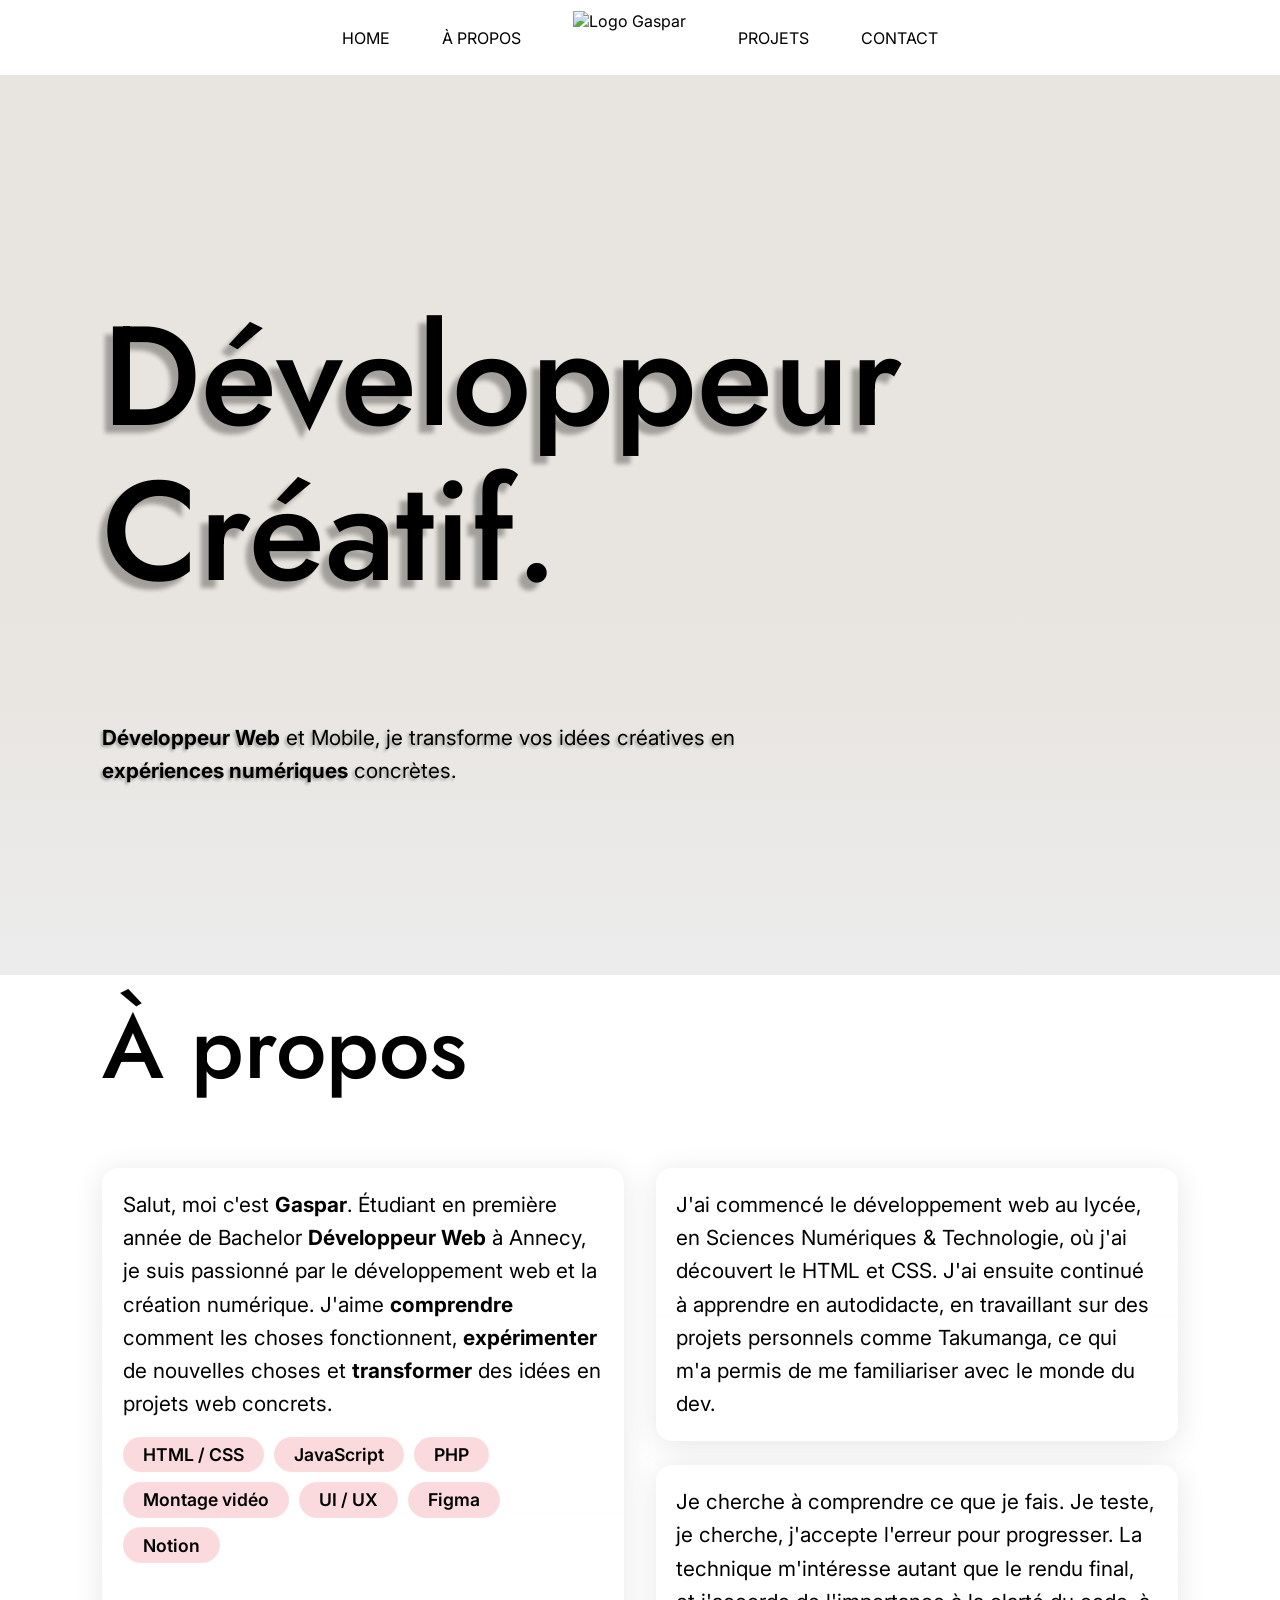
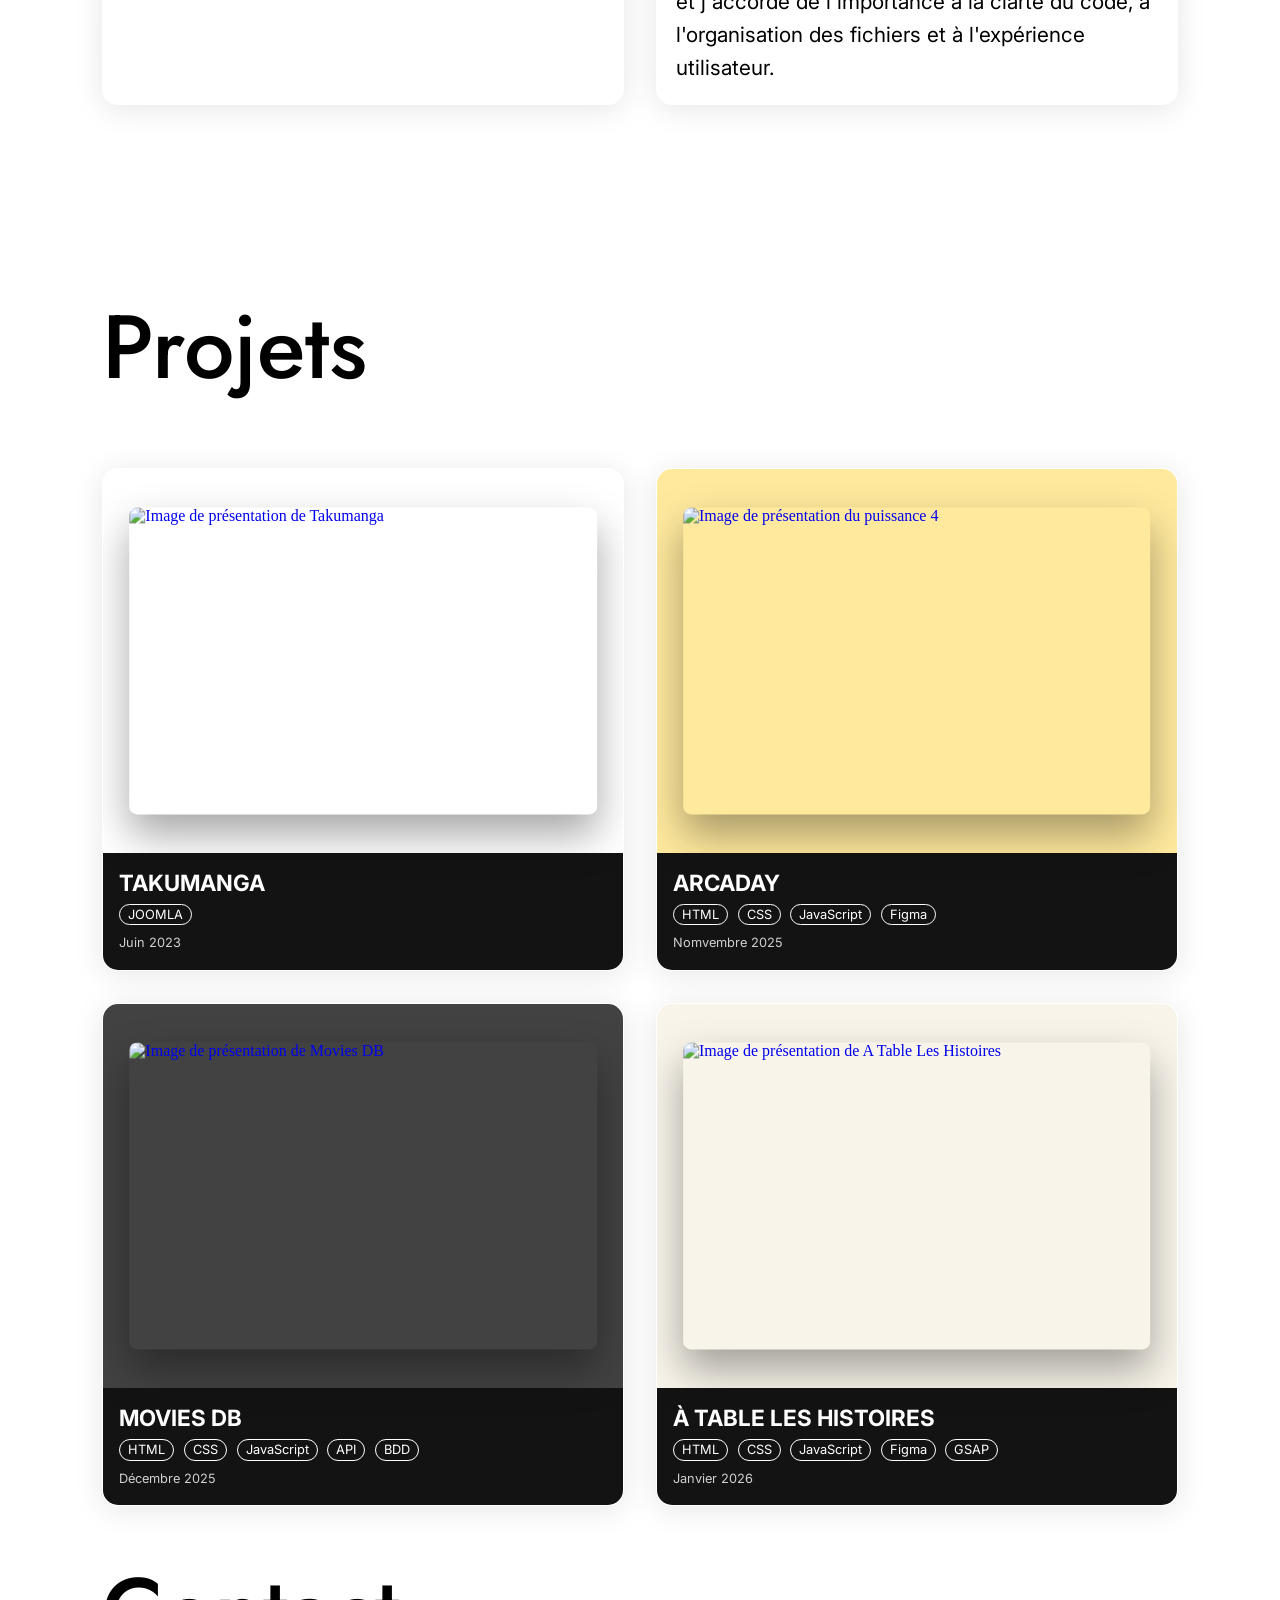
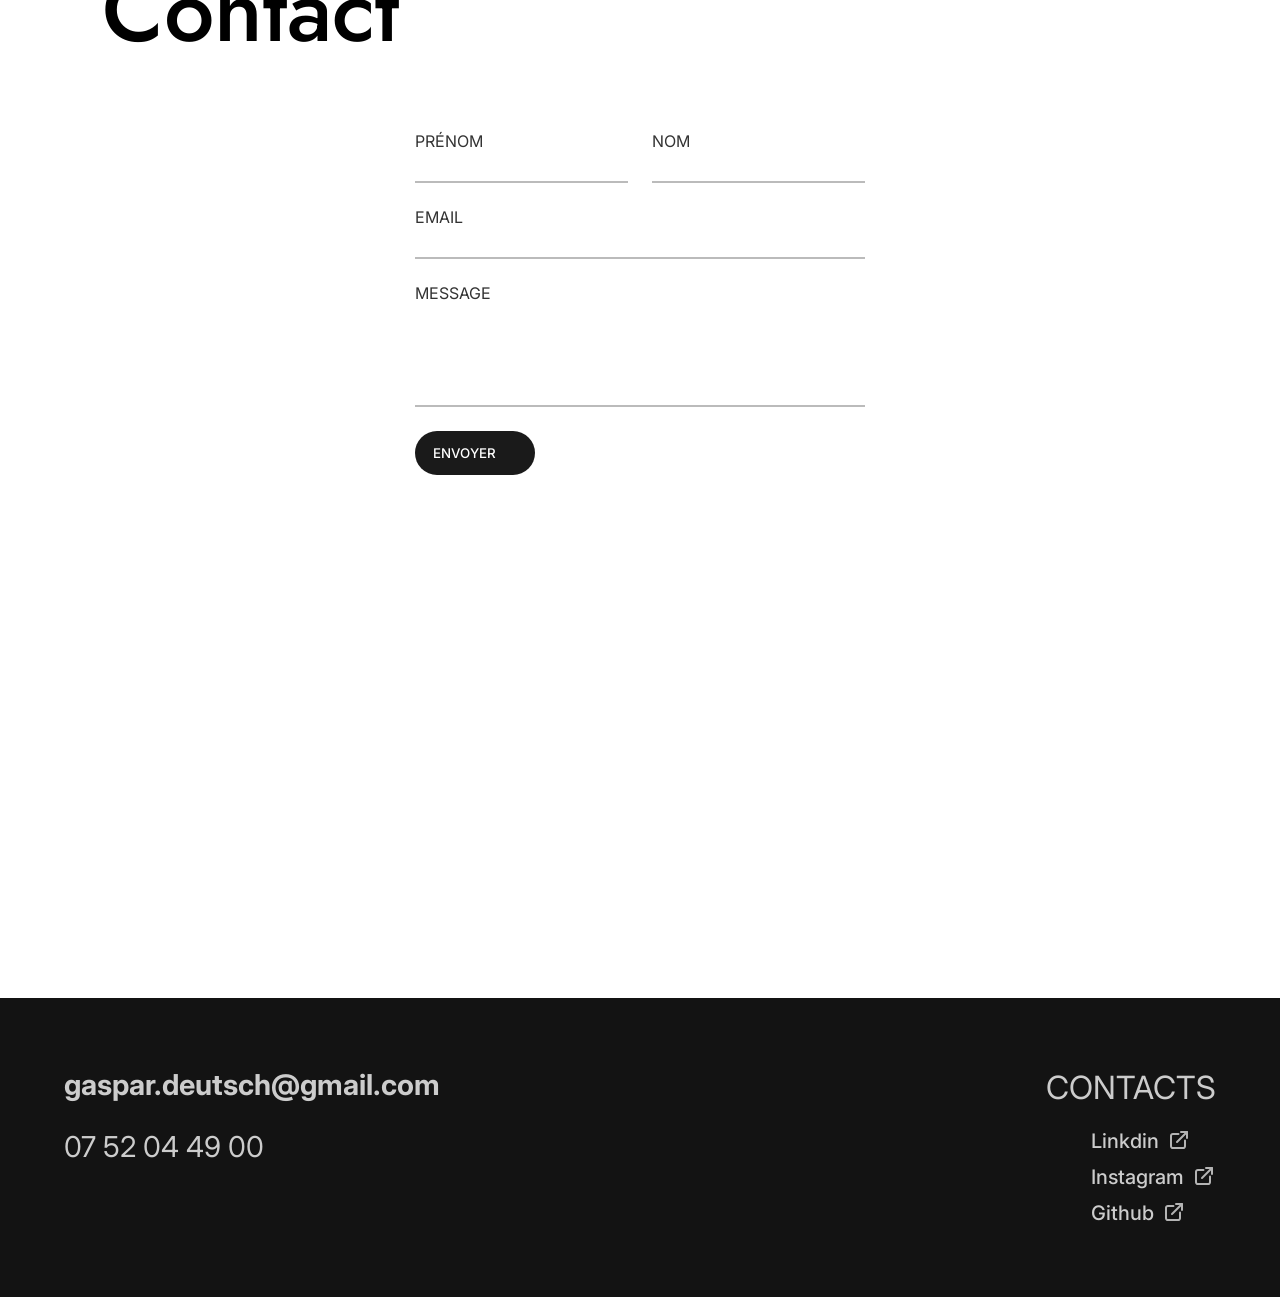
==== index.html @ 31f43531 ":wrench: working on footer" ====
<!DOCTYPE html>
<html lang="en">

<head>
    <meta charset="UTF-8">
    <meta name="viewport" content="width=device-width, initial-scale=1.0">
    <title>Gaspar Deutsch • Développeur</title>
    <!-- CSS -->
    <link rel="stylesheet" href="styles/style_index.css">
    <!-- FONT -->
    <link rel="preconnect" href="https://fonts.googleapis.com">
    <link rel="preconnect" href="https://fonts.gstatic.com" crossorigin>
    <link
        href="https://fonts.googleapis.com/css2?family=Inter:ital,opsz,wght@0,14..32,100..900;1,14..32,100..900&family=Jost:ital,wght@0,100..900;1,100..900&family=Roboto:ital,wght@0,100..900;1,100..900&display=swap"
        rel="stylesheet">
    <!-- Librairie -->
    <!-- lenis -->
    <link rel="stylesheet" href="https://unpkg.com/lenis@1.3.17/dist/lenis.css">
</head>

<body>
    <header id="nav">
        <a href="#home" class="nav-link">HOME</a>
        <a href="#about" class="nav-link">À PROPOS</a>
        <a href="#home" class="nav-logo"><img src="images/svg/logo_2.svg" alt="Logo Gaspar"></a>
        <a href="#projets" class="nav-link">PROJETS</a>
        <a href="#contact" class="nav-link">CONTACT</a>

        <!-- <div id="mySidenav" class="sidenav">
            <a href="#" id="closeBtn" class="close">x</a>

            <a href="#home" class="nav-link">HOME</a>
            <a href="#about" class="nav-link">À PROPOS</a>
            <a href="#home" class="nav-logo"><img src="images/svg/logo_2.svg" alt="Logo Gaspar"></a>
            <a href="#projets" class="nav-link">PROJETS</a>
            <a href="#contact" class="nav-link">CONTACT</a>
        </div>

        <a href="#" id="openBtn">
            <span class="burger-icon">
                <span></span>
                <span></span>
                <span></span>
            </span>
        </a> -->
    </header>

    <!-- <nav class="nav-links"> -->
    <!-- </nav> -->

    <section class="hero" id="home">
        <div class="hero-filter"></div>

        <div class="hero-layout">
            <div class="hero-titles">
                <h1>Développeur</h1>
                <h1>Créatif.</h1>
            </div>

            <p class="hero-description">
                <strong>Développeur Web</strong> et Mobile, je transforme vos idées créatives en
                <strong>expériences numériques</strong> concrètes.
            </p>
        </div>
    </section>

    <section class="section" id="about">
        <div class="section-layout">
            <h2 class="section-title">À propos</h2>

            <img id="img-bg1" src="images/fleur.png" alt="">
            <img id="img-bg2" src="images/fleur.png" alt="">

            <div class="section-about">
                <div class="card-about">
                    <p>Salut, moi c'est <strong>Gaspar</strong>. Étudiant en première année de Bachelor
                        <strong>Développeur Web</strong> à Annecy, je suis passionné par le développement web et la
                        création numérique. J'aime <strong>comprendre</strong> comment les choses fonctionnent,
                        <strong>expérimenter</strong> de nouvelles
                        choses et <strong>transformer</strong> des idées en projets web concrets.
                    </p>

                    <div class="about-tags">
                        <span class="tag-about">HTML / CSS</span>
                        <span class="tag-about">JavaScript</span>
                        <span class="tag-about">PHP</span>
                        <span class="tag-about">Montage vidéo</span>
                        <span class="tag-about">UI / UX</span>
                        <span class="tag-about">Figma</span>
                        <span class="tag-about">Notion</span>
                    </div>
                </div>

                <!-- TO DO :
                - Rajouter les fleurs en déco
                - Réduire le texte ✅
                - Ajouter une photo
                - Rendre responsive le footer ✅ et header
                - Améliorer la version mobile
                    -> réduire la marge,
                    -> gerer toute les dimmenssons : taille bouton, titre, texte, img, ✅
                    -> enlever le sticky, ✅
                    -> pê séquencer les paragraphes
                - Animation du texte & transition des pages
                 -->


                <div class="grid-2">
                    <div class="card-about">
                        <p>
                            <!-- J'ai commencé le développement web au lycée, en Sciences Numériques & Technologie, où j'ai
                            découvert le HTML et CSS. Ce qui devait être un simple projet scolaire est devenu une vraie
                            motivation.

                            J'ai ensuite continué à apprendre en autodidacte, en travaillant sur des projets personnels
                            comme Takumanga, ce qui m'a permis de ma familiarisé avec le monde du dev. -->

                            J'ai commencé le développement web au lycée, en Sciences Numériques & Technologie, où j'ai
                            découvert le HTML et CSS.
                            J'ai ensuite continué à apprendre en autodidacte, en travaillant sur des projets personnels
                            comme Takumanga, ce qui m'a permis de me familiariser avec le monde du dev.
                        </p>
                    </div>
                    <div class="card-about">
                        <p>Je cherche à comprendre ce que je fais. Je teste, je cherche, j'accepte l'erreur pour
                            progresser.

                            La technique m'intéresse autant que le rendu final, et j'accorde de l'importance
                            à la clarté du code, à l'organisation des fichiers et à l'expérience utilisateur.


                            <!-- J'aime comprendre ce que je fais plutôt que d'appliquer des solutions toutes faites. Quand
                            je travail sur un projet, je prends le temps de tester, de chercher et parfois de me tromper
                            pour mieux apprendre.
                            
                            Je m'intéresse autant à la partie technique qu'au rendu final, et j'accorde de l'importance
                            à la clarté du code, à l'organisation des fichiers et à l'expérience utilisateur. -->
                        </p>
                    </div>
                </div>
            </div>
        </div>
    </section>

    <section class="section" id="projets">
        <div class="section-layout">
            <h2 class="section-title">Projets</h2>

            <div class="section-projets">
                <div class="card-projets">
                    <a href="scripts/takumanga.html">
                        <div class="card-img bg-takumanga">
                            <img src="images/takumanga/page_home_takumanga.png"
                                alt="Image de présentation de Takumanga">
                        </div>

                        <div class="card-info">
                            <h3 class="card-title">TAKUMANGA</h3>

                            <div class="card-tags">
                                <span class="tag-projet">JOOMLA <span></span></span>
                            </div>

                            <p class="card-date">Juin 2023</p>
                        </div>
                    </a>
                </div>

                <div class="card-projets">
                    <a href="scripts/arcaday.html">
                        <div class="card-img bg-arcaday">
                            <img src="images/puissance_4/affiche_puissance4_2.png"
                                alt="Image de présentation du puissance 4">
                        </div>

                        <div class="card-info">
                            <h3 class="card-title">ARCADAY</h3>

                            <div class="card-tags">
                                <span class="tag-projet">HTML <span></span></span>
                                <span class="tag-projet">CSS <span></span></span>
                                <span class="tag-projet">JavaScript <span></span></span>
                                <span class="tag-projet">Figma <span></span></span>
                            </div>

                            <p class="card-date">Nomvembre 2025</p>
                        </div>
                    </a>
                </div>

                <div class="card-projets">
                    <a href="scripts/moviesdb.html">
                        <div class="card-img bg-moviesdb">
                            <img src="images/moviesdb/page_home_moviesDB.png" alt="Image de présentation de Movies DB">
                        </div>

                        <div class="card-info">
                            <h3 class="card-title">MOVIES DB</h3>

                            <div class="card-tags">
                                <span class="tag-projet">HTML</span>
                                <span class="tag-projet">CSS</span>
                                <span class="tag-projet">JavaScript</span>
                                <span class="tag-projet">API</span>
                                <span class="tag-projet">BDD</span>
                            </div>

                            <p class="card-date">Décembre 2025</p>
                        </div>
                    </a>
                </div>

                <div class="card-projets">
                    <a href="scripts/a_table_les_histoires.html">
                        <div class="card-img bg-atlh">
                            <img src="images/atlh/page_home_a_table_les_histoires.png"
                                alt="Image de présentation de A Table Les Histoires">
                        </div>

                        <div class="card-info">
                            <h3 class="card-title">à TABLE LES HISTOIRES</h3>

                            <div class="card-tags">
                                <span class="tag-projet">HTML</span>
                                <span class="tag-projet">CSS</span>
                                <span class="tag-projet">JavaScript</span>
                                <span class="tag-projet">Figma <span></span></span>
                                <span class="tag-projet">GSAP</span>
                            </div>

                            <p class="card-date">Janvier 2026</p>
                        </div>
                    </a>
                </div>
            </div>
        </div>
    </section>

    <section class="section" id="contact">
        <div class="section-layout">
            <h2 class="section-title">Contact</h2>

            <div class="section-contact">
                <form class="contact-form">
                    <div class="name-row">
                        <div class="form-group">
                            <label for="first-name">PRÉNOM</label>
                            <input class="first-name" type="text" required>
                        </div>
                        <div class="form-group">
                            <label for="last-name">NOM</label>
                            <input class="last-name" type="text" required>
                        </div>
                    </div>

                    <div class="form-group">
                        <label for="email">EMAIL</label>
                        <input class="email" type="email" required>
                    </div>

                    <div class="form-group">
                        <label for="message">MESSAGE</label>
                        <textarea class="message" rows="5" required></textarea>
                    </div>

                    <button class="btn" type="submit">
                        <a href="mailto:gaspar.deutsch@gmail.com" class="btn-content">
                            <span class="send-text">ENVOYER</span>
                            <span class="send-icon"></span>
                        </a>
                    </button>
                </form>
            </div>
        </div>
    </section>

    <footer>
        <div class="footer-content">
            <div class="footer-left">
                <p class="footer-email">gaspar.deutsch@gmail.com</p>
                <p class="footer-number">07 52 04 49 00</p>
            </div>
            <div class="footer-right">
                <p class="footer-title">CONTACTS</p>
                <div class="footer-links">
                    <a href="https://www.linkedin.com/in/gaspar-deutsch-4033a7408/" class="link" target="blank">
                        Linkdin
                        <!-- Icon SVG -->
                        <svg class="footer-icon" xmlns="http://www.w3.org/2000/svg" width="24" height="24"
                            viewBox="0 0 24 24" fill="none">

                            <!-- boîte -->
                            <path
                                d="M18 11.5333V17.1333C18 17.6284 17.8033 18.1032 17.4533 18.4533C17.1032 18.8033 16.6284 19 16.1333 19H5.86667C5.3716 19 4.8968 18.8033 4.54673 18.4533C4.19667 18.1032 4 17.6284 4 17.1333V6.86667C4 6.3716 4.19667 5.8968 4.54673 5.54673C4.8968 5.19667 5.3716 5 5.86667 5H11.4667"
                                stroke="#B4B4B4" stroke-width="2" stroke-linecap="round" stroke-linejoin="round" />

                            <!-- bout de la flèche -->
                            <path class="arrow-tip" d="M14 3H20V9" stroke="#B4B4B4" stroke-width="2"
                                stroke-linecap="round" stroke-linejoin="round" />

                            <!-- bâton de la flèche -->
                            <path class="arrow-stick" d="M10 13L20 3" stroke="#B4B4B4" stroke-width="2"
                                stroke-linecap="round" stroke-linejoin="round" vector-effect="non-scaling-stroke" />
                        </svg>
                    </a>
                    <a href="https://www.instagram.com/gaspar_dtch/" class="link" target="blank">
                        Instagram
                        <!-- Icon SVG -->
                        <svg class="footer-icon" xmlns="http://www.w3.org/2000/svg" width="24" height="24"
                            viewBox="0 0 24 24" fill="none">

                            <!-- boîte -->
                            <path
                                d="M18 11.5333V17.1333C18 17.6284 17.8033 18.1032 17.4533 18.4533C17.1032 18.8033 16.6284 19 16.1333 19H5.86667C5.3716 19 4.8968 18.8033 4.54673 18.4533C4.19667 18.1032 4 17.6284 4 17.1333V6.86667C4 6.3716 4.19667 5.8968 4.54673 5.54673C4.8968 5.19667 5.3716 5 5.86667 5H11.4667"
                                stroke="#B4B4B4" stroke-width="2" stroke-linecap="round" stroke-linejoin="round" />

                            <!-- bout de la flèche -->
                            <path class="arrow-tip" d="M14 3H20V9" stroke="#B4B4B4" stroke-width="2"
                                stroke-linecap="round" stroke-linejoin="round" />

                            <!-- bâton de la flèche -->
                            <path class="arrow-stick" d="M10 13L20 3" stroke="#B4B4B4" stroke-width="2"
                                stroke-linecap="round" stroke-linejoin="round" vector-effect="non-scaling-stroke" />
                        </svg>
                    </a>
                    <a href="https://github.com/Gaspar-dtch" class="link" target="blank">
                        Github
                        <!-- Icon SVG -->
                        <svg class="footer-icon" xmlns="http://www.w3.org/2000/svg" width="24" height="24"
                            viewBox="0 0 24 24" fill="none">

                            <!-- boîte -->
                            <path
                                d="M18 11.5333V17.1333C18 17.6284 17.8033 18.1032 17.4533 18.4533C17.1032 18.8033 16.6284 19 16.1333 19H5.86667C5.3716 19 4.8968 18.8033 4.54673 18.4533C4.19667 18.1032 4 17.6284 4 17.1333V6.86667C4 6.3716 4.19667 5.8968 4.54673 5.54673C4.8968 5.19667 5.3716 5 5.86667 5H11.4667"
                                stroke="#B4B4B4" stroke-width="2" stroke-linecap="round" stroke-linejoin="round" />

                            <!-- bout de la flèche -->
                            <path class="arrow-tip" d="M14 3H20V9" stroke="#B4B4B4" stroke-width="2"
                                stroke-linecap="round" stroke-linejoin="round" />

                            <!-- bâton de la flèche -->
                            <path class="arrow-stick" d="M10 13L20 3" stroke="#B4B4B4" stroke-width="2"
                                stroke-linecap="round" stroke-linejoin="round" vector-effect="non-scaling-stroke" />
                        </svg>
                    </a>
                </div>
            </div>
        </div>
    </footer>


    <!-- Librairie -->
    <!-- lenis -->
    <script src="https://unpkg.com/lenis@1.3.21/dist/lenis.min.js"></script>
    <!-- parallaxJS -->
    <script src="https://cdnjs.cloudflare.com/ajax/libs/parallax/3.1.0/parallax.min.js"></script>
    <!-- gsap -->
    <script src="https://cdn.jsdelivr.net/npm/gsap@3.15/dist/gsap.min.js"></script>
    <script src="https://cdn.jsdelivr.net/npm/gsap@3.15/dist/CustomEase.min.js"></script>
    <script src="index.js"></script>
</body>

</html>
---- styles/style_index.css ----
@import url(reset.css);
@import url(global_components.css);

html {
    scroll-behavior: smooth;
}

* {
    margin: 0;
    text-decoration: none;
    box-sizing: border-box;
}

body {
    background-image: url("../images/clean-gray-paper-C3NApfrY.png");
    background-repeat: repeat;
    background-size: auto;
}

/* --- SECTIONS --- */
.hero {
    position: relative;
    min-height: 100vh;
    background-image: url("../images/bg_mont_fuji.avif");
    background-size: cover;
    background-position: center;
}

.section {
    display: flex;
    justify-content: center;
    position: relative;
    min-height: 100vh;
    scroll-margin-top: 75px;
}

/* LAYOUT */
.hero-filter {
    position: absolute;
    inset: 0;
    background: linear-gradient(rgba(190, 178, 162, 0.35) 0%, rgba(190, 178, 162, 0.35) 60%, rgba(235, 236, 236, 1) 100%);
    z-index: 1;
}

.hero-layout {
    position: relative;
    display: flex;
    flex-direction: column;
    align-items: flex-start;
    /* align-items: center; */
    justify-content: space-evenly;
    min-height: calc(100vh - 75px);
    padding: 0 8vw;
    z-index: 2;
}

.section-layout {
    display: flex;
    flex-direction: column;
    gap: 5rem;
    width: 100%;
    min-height: 100vh;
    padding: 2rem 8vw;
    z-index: 2;
}

/* TITLES */
.hero-titles {
    margin-top: 7rem;
}

.hero-titles h1 {
    font-size: clamp(3rem, 11vw, 12rem);
    text-shadow: -8px 8px 4px rgba(0, 0, 0, 0.3);
    line-height: 1.1;
    font-family: "Jost", sans-serif;
    font-weight: 500;
}

.section-title {
    display: inline-block;
    font-size: clamp(4rem, 7vw, 10rem);
    font-family: "Jost", sans-serif;
    font-weight: 500;
    line-height: 0.9;
}

/* CONTAINER */
.section-about {
    width: 100%;
    max-width: 1150px;
    align-self: center;
    display: grid;
    grid-template-columns: 1fr 1fr;
    gap: 2rem;
}

.section-projets {
    width: 100%;
    max-width: 1750px;
    align-self: center;
    display: grid;
    grid-template-columns: repeat(2, 1fr);
    gap: 2rem;
}

.section-contact {
    display: flex;
    flex-direction: column;
    width: 100%;
    max-width: 450px;
    align-self: center;
    gap: 2rem;
    font-family: "Inter", sans-serif;
}

/* CONTENT */
.hero-description {
    width: 650px;
    text-shadow: -2px 2px 3px rgba(0, 0, 0, 0.3);
    font-family: "Inter", sans-serif;
    font-size: 1.3rem;
    line-height: 1.6;
}

.grid-2 {
    display: flex;
    flex-direction: column;
    gap: 1.5rem;
}

.card-about {
    width: 100%;
    height: 100%;
    padding: 1.2rem;

    background: linear-gradient(180deg, rgba(255, 255, 255, .06), rgba(255, 255, 255, .02));
    border: 1px solid rgba(255, 255, 255, .08);
    border-radius: 16px;
    box-shadow: 0 4px 30px rgba(0, 0, 0, 0.1);
    backdrop-filter: blur(1.8px);
}

.card-projets {
    overflow: hidden;
    border: 1px solid rgba(255, 255, 255, .08);
    border-radius: 16px;
    box-shadow: 0 4px 30px rgba(0, 0, 0, 0.1);
    transition: all 0.4s ease;
}

.card-projets:hover {
    transform: translateY(-4px);
    box-shadow: 0 4px 30px rgba(0, 0, 0, 0.3);
}

.card-img {
    height: clamp(260px, 30vw, 420px);
    position: relative;
    background-size: cover;
    background-position: center center;
}

.bg-takumanga {
    background-image: url("../images/backgroung_takumanga.jpg");
}

.bg-arcaday {
    background-color: #FFE99D;
}

.bg-moviesdb {
    background-color: #424242;
}

.bg-atlh {
    background-color: #F8F4EA;
}

.card-info {
    display: flex;
    flex-direction: column;
    gap: 0.5rem;
    padding: 1rem;
    color: #FFF;
    background-color: #131313;
    font-family: "Inter", sans-serif;
}

.card-title {
    font-size: 1.4rem;
    font-weight: 700;
    text-transform: uppercase;
}

.about-tags {
    display: flex;
    flex-wrap: wrap;
    gap: .6rem;
    margin-top: 1rem;
    font-family: "Inter", sans-serif;
}

#img-bg1 {
    position: absolute;
    top: 44%;
    left: 29%;
    transform: rotate(51deg);
    z-index: -1;
    /* animation: flotter 3s ease-in-out infinite alternate; */
}

#img-bg2 {
    position: absolute;
    /* width: 1000px;
    top: -8%;
    right: 5%; */
    top: 10%;
    right: 10%;
    transform: rotate(-20deg);
    z-index: -1;
    /* animation: balader 6s ease-in-out infinite alternate; */
}

@keyframes balader {
    0% {
        transform: translateY(0) rotate(-3deg);
    }

    50% {
        transform: translateY(-15px) rotate(0deg);
    }

    100% {
        transform: translateY(-5px) rotate(3deg);
    }
}

@keyframes flotter {
    0% {
        transform: translateY(0) rotate(-5deg);
    }

    100% {
        transform: translateY(-7px) rotate(5deg);
    }
}

/* #photo{
    border-radius: 50px;
} */

.card-tags {
    display: flex;
    flex-wrap: wrap;
    gap: 0.6rem;
}

.tag-about {
    padding: 0.4rem 1.2rem;
    border-radius: 50px;
    font-size: 1.1rem;
    font-weight: 600;
    background: rgba(250, 218, 221, 1);
    border: 1px solid rgba(255, 255, 255, .08);
}

.tag-projet {
    padding: 0.15rem 0.5rem;
    border: 1px solid #FFF;
    border-radius: 50px;
    font-size: .8rem;
}

/* =========================== */
/* AWARE BUTTON HOVER */
/* .tag-projet {
    position: relative;
    display: block;
    width: fit-content;
    padding: 0.15rem 0.5rem;
    border: 1px solid #FFF;
    color: #FFF;
    border-radius: 50px;
    background: transparent;
    font-size: .8rem;
    overflow: hidden;
    transition: color 0.4s ease-in-out;
    background-clip: padding-box;
    z-index: 1;
}

.tag-projet span {
    position: absolute;
    display: block;
    width: 0;
    height: 0;
    border-radius: 50px;
    background-color: #FFF;
    -webkit-transition: width 0.4s ease-in-out, height 0.4s ease-in-out;
    transition: width 0.4s ease-in-out, height 0.4s ease-in-out;
    -webkit-transform: translate(-50%, -50%);
    transform: translate(-50%, -50%);
    z-index: -1;
}

.tag-projet:hover {
    color: #131313;
}

.tag-projet:hover span {
    width: 225%;
    height: 562.5px;
}

.tag-projet:active {
    background-color: #FFF;
} */
/* =========================== */


.card-date {
    font-size: .8rem;
    opacity: .8;
}

p {
    font-family: "Inter", sans-serif;
    font-size: 1.3rem;
    line-height: 1.6;
}

.card-img img {
    position: absolute;
    width: 90%;
    height: 80%;
    top: 50%;
    left: 50%;
    transform: translate(-50%, -50%);
    object-fit: contain;
    border-radius: 0.5rem;
    box-shadow: 0 20px 40px rgba(0, 0, 0, 0.35);
}

.contact-form {
    display: flex;
    flex-direction: column;
    gap: 1.5rem;
}

.name-row {
    display: grid;
    grid-template-columns: 1fr 1fr;
    gap: 1.5rem;
}

.form-group {
    display: flex;
    flex-direction: column;
}

label {
    font-size: 1rem;
    margin-bottom: 0.25rem;
    text-align: left;
    color: #333;
}

input,
textarea {
    border: none;
    border-bottom: 2px solid #bbb;
    padding: 0.25rem 0;
    font-size: 1rem;
    outline: none;
    resize: none;
    background: transparent;
}

/* BOUTON */
.btn {
    position: relative;
    align-self: flex-start;
    overflow: hidden;
    padding: 14px 18px;
    border: none;
    border-radius: 50px;
    cursor: pointer;
    background-color: #1a1a1a;
}

.btn:focus-visible {
    outline: 2px solid #000;
    outline-offset: 4px;
}

.btn::before {
    content: "";
    position: absolute;
    inset: 0;
    background-color: #FFF;
    transform: scaleX(0);
    transform-origin: left;
    transition: transform 0.45s ease;
    z-index: 0;
}

.btn:hover::before {
    transform: scaleX(1);
}

.btn-content {
    position: relative;
    display: flex;
    align-items: center;
    justify-content: center;
    gap: 0.6rem;
    z-index: 1;
    font-family: "Inter", sans-serif;
}

.send-text {
    font-weight: 500;
    color: #FFF;
    transition: color 0.45s ease;
}

.btn:hover .send-text {
    color: #1a1a1a;
}

.send-icon {
    width: 11px;
    height: 11px;
    background-color: #FFF;
    transition: all 0.45s ease;

    -webkit-mask: url("../images/svg/arrow.svg") no-repeat center;
    -webkit-mask-size: contain;
    mask: url("../images/svg/arrow.svg") no-repeat center;
    mask-size: contain;
}

.btn:hover .send-icon {
    background-color: #1a1a1a;
    transform: translateX(2px);
}


@media (max-width: 1024px) {
    .hero-layout {
        flex-direction: column;
        justify-content: center;
        align-items: flex-start;
        gap: 2rem;
    }

    .hero-description {
        max-width: 100%;
        font-size: 1.1rem;
    }

    .section-about,
    .section-projets {
        grid-template-columns: 1fr;
    }

    .section-contact {
        max-width: 100%;
    }

    .card-img {
        padding: 1.2rem;
    }

    p {
        font-size: 1.1rem;
    }

    .btn {
        width: 100%;
        justify-content: center;
    }

    .name-row {
        grid-template-columns: 1fr;
        gap: 1rem;
    }

    input,
    textarea {
        font-size: 0.95rem;
    }

    .footer-content {
        flex-direction: column;
        justify-content: space-evenly;
        align-items: flex-start;
        padding: 4rem 2rem;
        gap: 3rem;
    }

    .footer-right {
        text-align: left;
    }

    .footer-email {
        font-size: 1.4rem;
    }

    .footer-number {
        font-size: 1.4rem;
    }
}

@media (max-width: 900px) {
    /* #nav {
        justify-content: space-between;
        padding: 0 6vw;
    }

    .nav-links {
        position: fixed;
        flex-direction: column;
        justify-content: center;
        align-items: center;
        inset: 0;
        gap: 3rem;
        background: rgba(255, 255, 255, 0.85);
        backdrop-filter: blur(12px);
        transform: translateY(-100%);
        transition: transform 0.5s ease;
        z-index: 9;
    }

    .nav-links.active {
        transform: translateY(0);
    }

    .nav-link {
        font-size: 2rem;
    }

    .nav-toggle {
        display: flex;
        flex-direction: column;
        gap: 6px;
        background: none;
        border: none;
        cursor: pointer;
        z-index: 10;
    }

    .nav-toggle span {
        width: 24px;
        height: 2px;
        background: #000;
    } */
}
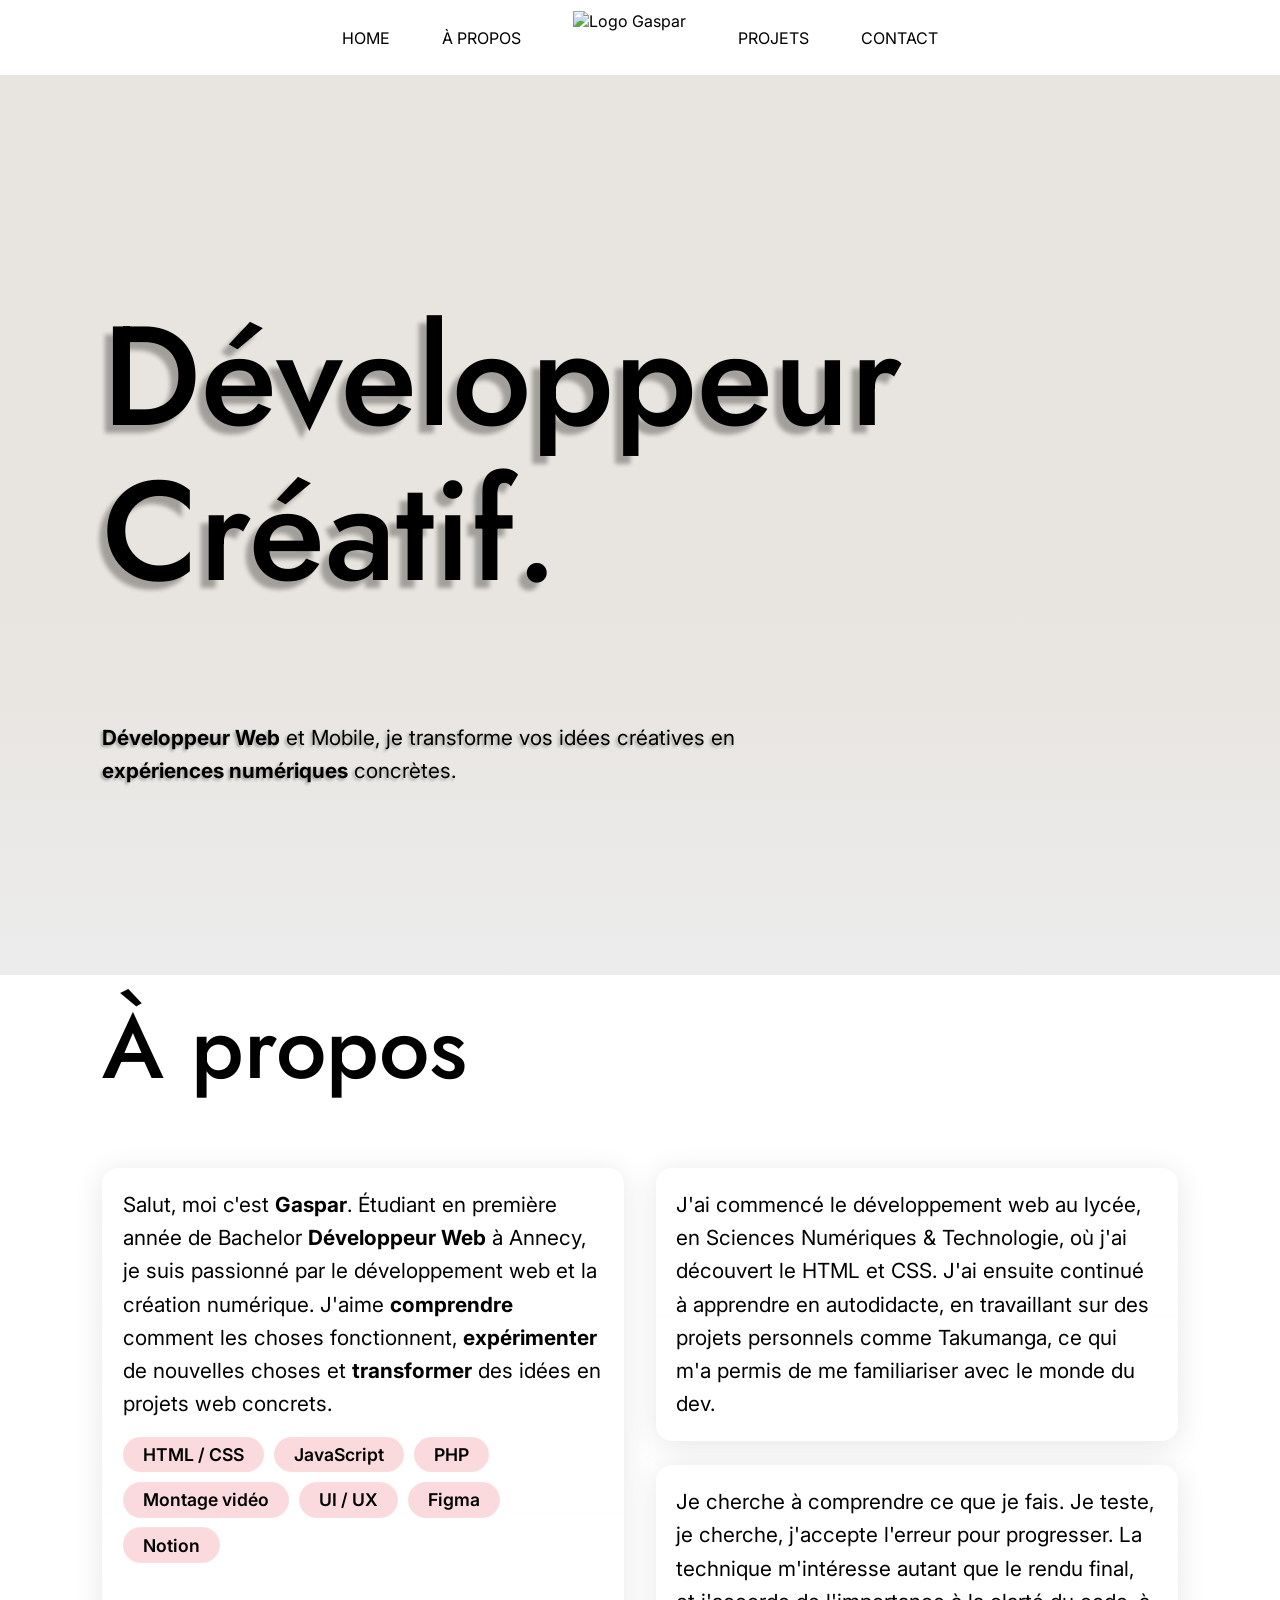
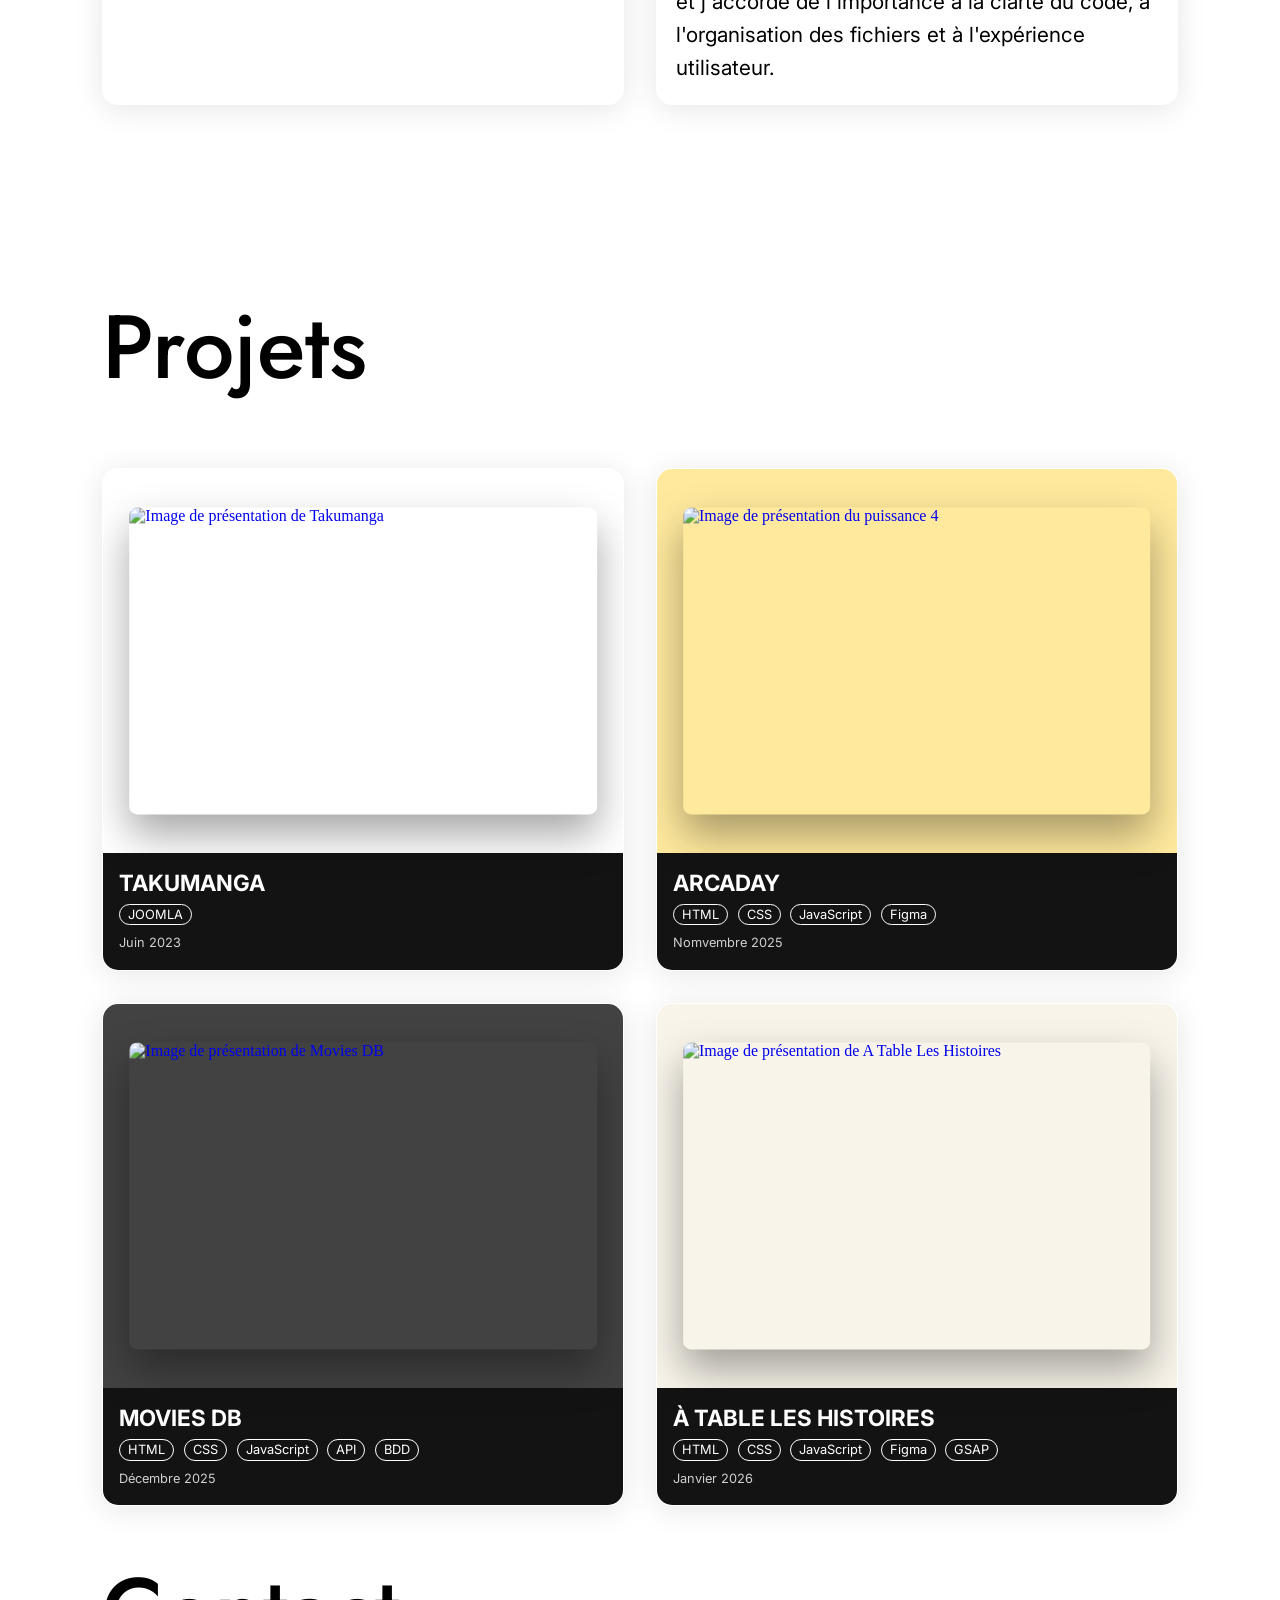
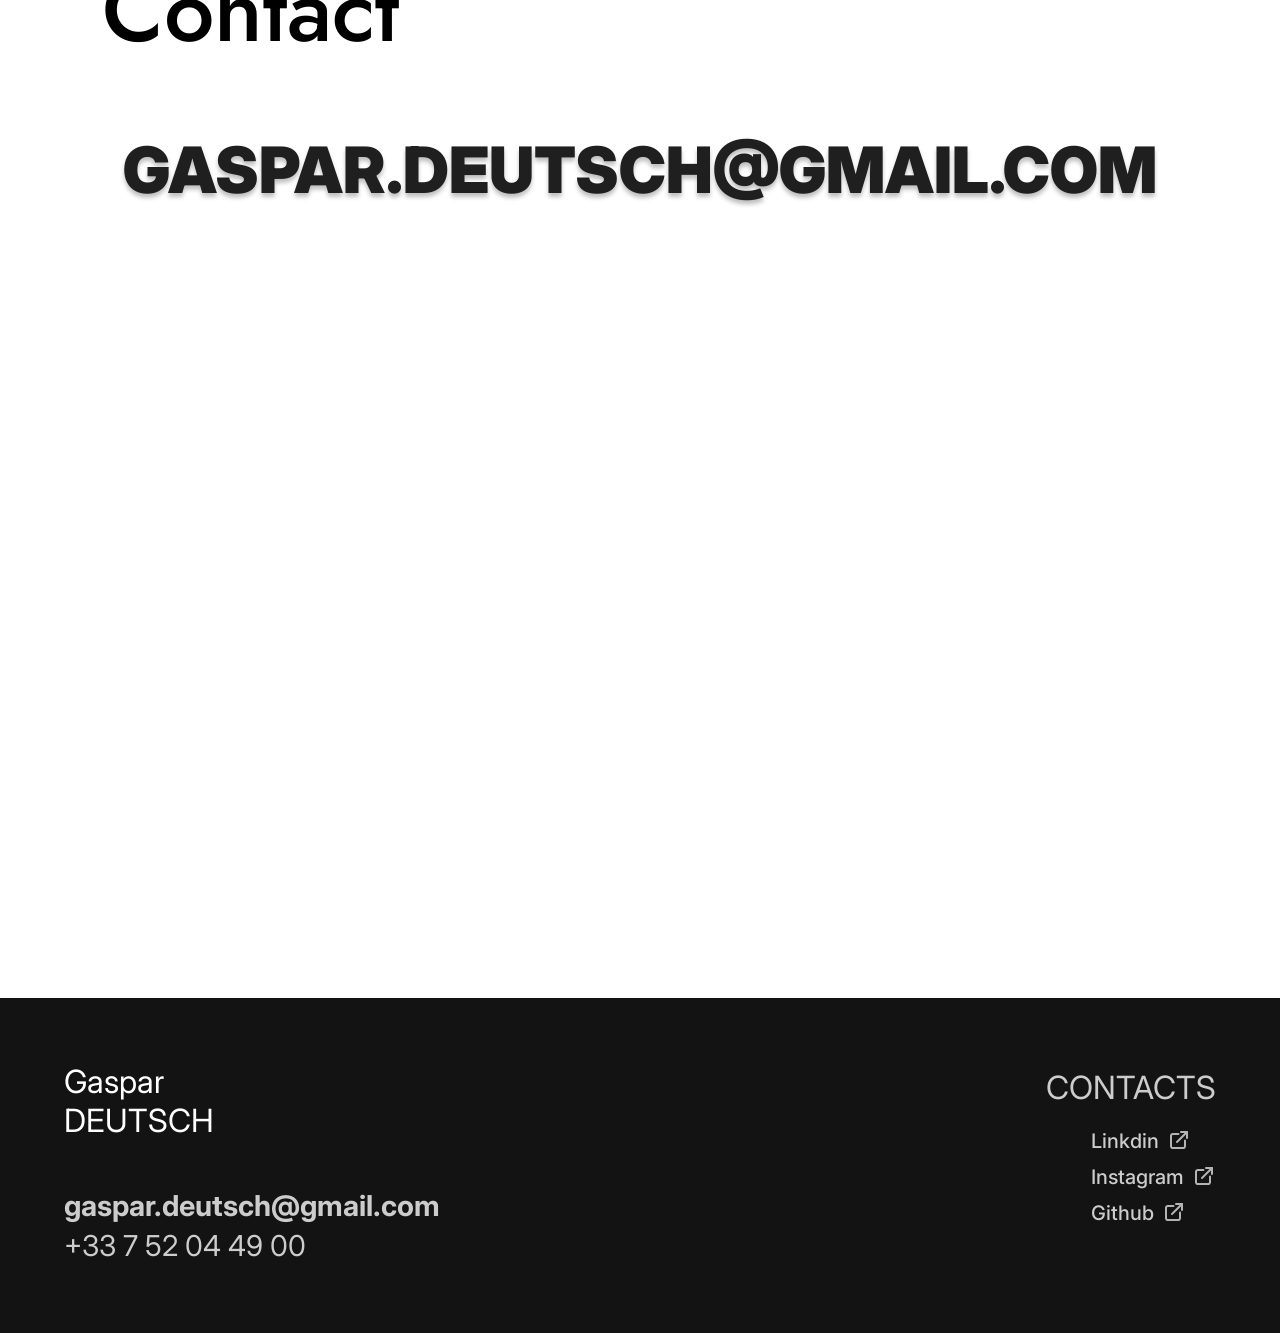
==== commit e6370490: "update footer structure & contact section" ====
--- a/index.html
+++ b/index.html
@@ -237,11 +237,11 @@
     </section>
 
     <section class="section" id="contact">
-        <div class="section-layout">
+        <div class="section-layout-contact">
             <h2 class="section-title">Contact</h2>
 
             <div class="section-contact">
-                <form class="contact-form">
+                <!-- <form class="contact-form">
                     <div class="name-row">
                         <div class="form-group">
                             <label for="first-name">PRÉNOM</label>
@@ -269,16 +269,28 @@
                             <span class="send-icon"></span>
                         </a>
                     </button>
-                </form>
+                </form> -->
+
+                <a class="contact-email" href="mailto:gaspar.deutsch@gmail.com" target="_blank">
+                    gaspar.deutsch@gmail.com
+                </a>
             </div>
         </div>
     </section>
 
     <footer>
         <div class="footer-content">
-            <div class="footer-left">
-                <p class="footer-email">gaspar.deutsch@gmail.com</p>
-                <p class="footer-number">07 52 04 49 00</p>
+            <div id="footer-left">
+                <div id="name">
+                    <span id="firstname">Gaspar</span>
+                    <span id="lastname">DEUTSCH</span>
+                </div>
+                <div class="coordonnees">
+                    <a class="footer-email" href="mailto:gaspar.deutsch@gmail.com" target="_blank">
+                        gaspar.deutsch@gmail.com
+                    </a>
+                    <p class="footer-number">+33 7 52 04 49 00</p>
+                </div>
             </div>
             <div class="footer-right">
                 <p class="footer-title">CONTACTS</p>
--- a/styles/style_index.css
+++ b/styles/style_index.css
@@ -104,14 +104,33 @@
     gap: 2rem;
 }
 
+.section-layout-contact{
+    display: flex;
+    flex-direction: column;
+    gap: 5rem;
+    width: 100%;
+    /* min-height: 100vh; */
+    padding: 2rem 8vw;
+    z-index: 2;
+}
+
 .section-contact {
     display: flex;
     flex-direction: column;
-    width: 100%;
-    max-width: 450px;
-    align-self: center;
+    align-items: center;
+    justify-content: center;
+    /* width: 100%; */
+    /* max-width: 450px; */
     gap: 2rem;
     font-family: "Inter", sans-serif;
+}
+
+.contact-email {
+    color: #1F1F1F;
+    font-size: 4rem;
+    font-weight: 900;
+    text-transform: uppercase;
+    text-shadow: 0px 4px 4px rgba(0, 0, 0, .25);
 }
 
 /* CONTENT */
